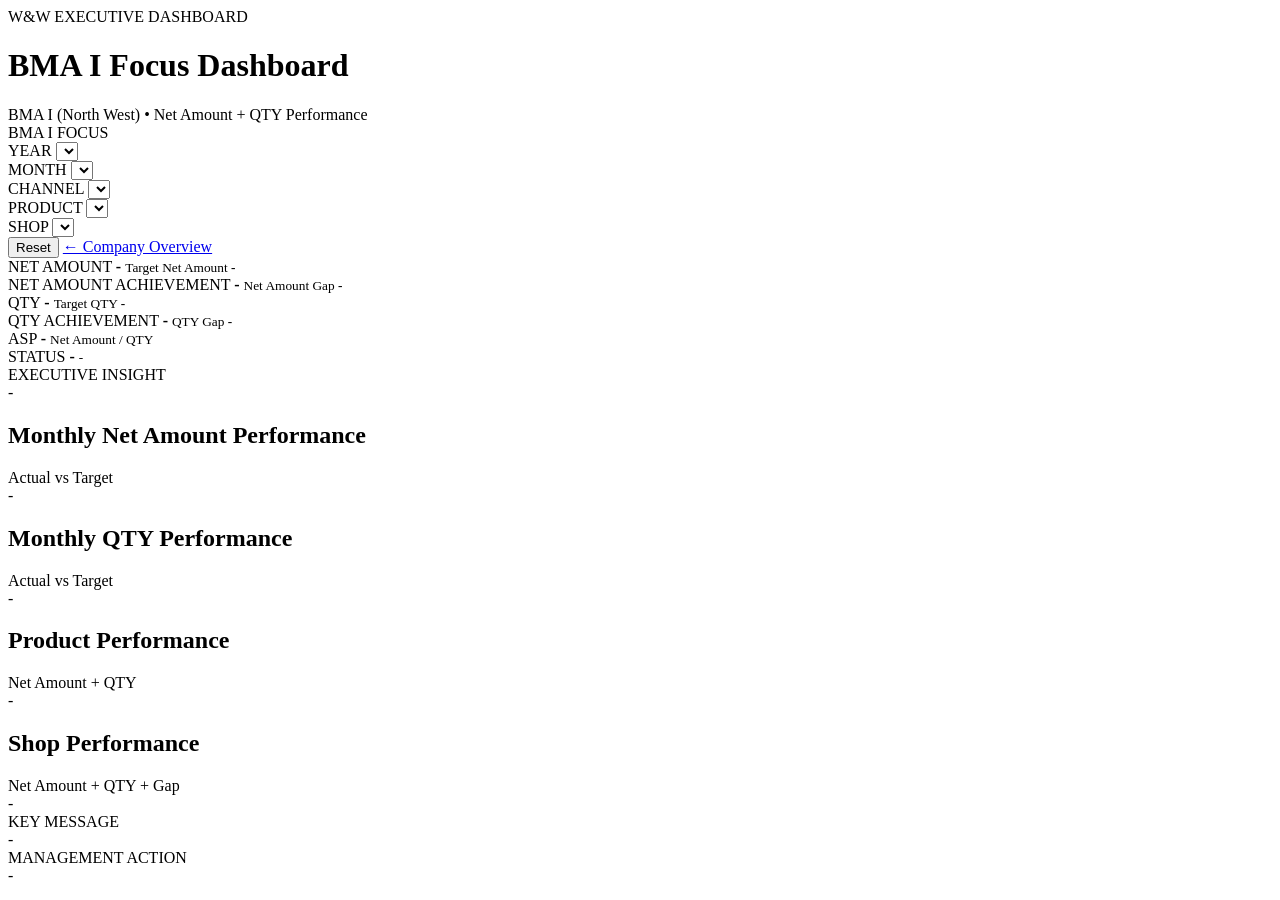
==== bma1.html @ f2cc612e "Create BMA I Focus Dashboard" ====
<!DOCTYPE html>
<html lang="th">
<head>
  <meta charset="UTF-8">
  <meta name="viewport" content="width=device-width, initial-scale=1.0">

  <title>BMA I Focus Dashboard</title>

  <link rel="stylesheet" href="bma1.css">
</head>

<body>

  <div class="app">

    <!-- =========================
         HEADER
    ========================== -->
    <header class="topbar">

      <div>
        <div class="eyebrow">W&W EXECUTIVE DASHBOARD</div>

        <h1>BMA I Focus Dashboard</h1>

        <div id="subtitle">
          BMA I (North West) • Net Amount + QTY Performance
        </div>
      </div>

      <div class="brand">
        BMA I FOCUS
      </div>

    </header>


    <!-- =========================
         FILTERS
    ========================== -->
    <section class="filters">

      <div class="filter">
        <label>YEAR</label>
        <select id="fYear"></select>
      </div>

      <div class="filter">
        <label>MONTH</label>
        <select id="fMonth"></select>
      </div>

      <div class="filter">
        <label>CHANNEL</label>
        <select id="fChannel"></select>
      </div>

      <div class="filter">
        <label>PRODUCT</label>
        <select id="fProduct"></select>
      </div>

      <div class="filter wide">
        <label>SHOP</label>
        <select id="fShop"></select>
      </div>

      <button id="resetBtn" class="reset-btn">
        Reset
      </button>

      <a href="index.html" class="back-btn">
        ← Company Overview
      </a>

    </section>


    <!-- =========================
         KPI CARDS
    ========================== -->
    <main>

      <section class="hero-grid">

        <div class="kpi amount">
          <span>NET AMOUNT</span>
          <strong id="kAmount">-</strong>
          <small>
            Target Net Amount
            <b id="kAmountTarget">-</b>
          </small>
        </div>


        <div class="kpi amount">
          <span>NET AMOUNT ACHIEVEMENT</span>
          <strong id="kAmountAch">-</strong>
          <small>
            Net Amount Gap
            <b id="kAmountGap">-</b>
          </small>
        </div>


        <div class="kpi qty">
          <span>QTY</span>
          <strong id="kQty">-</strong>
          <small>
            Target QTY
            <b id="kQtyTarget">-</b>
          </small>
        </div>


        <div class="kpi qty">
          <span>QTY ACHIEVEMENT</span>
          <strong id="kQtyAch">-</strong>
          <small>
            QTY Gap
            <b id="kQtyGap">-</b>
          </small>
        </div>


        <div class="kpi">
          <span>ASP</span>
          <strong id="kAsp">-</strong>
          <small>
            Net Amount / QTY
          </small>
        </div>


        <div class="kpi status-card">
          <span>STATUS</span>
          <strong id="kStatus">-</strong>
          <small id="kStatusNote">
            -
          </small>
        </div>

      </section>


      <!-- =========================
           EXECUTIVE INSIGHT
      ========================== -->
      <section class="insight">

        <div class="section-label">
          EXECUTIVE INSIGHT
        </div>

        <div id="insightText">
          -
        </div>

      </section>


      <!-- =========================
           TREND
      ========================== -->
      <section class="two-column">

        <div class="panel">

          <div class="panel-header">
            <h2>Monthly Net Amount Performance</h2>

            <span>
              Actual vs Target
            </span>
          </div>

          <div id="trendChart" class="chart">
            -
          </div>

        </div>


        <div class="panel">

          <div class="panel-header">
            <h2>Monthly QTY Performance</h2>

            <span>
              Actual vs Target
            </span>
          </div>

          <div id="volumeChart" class="chart">
            -
          </div>

        </div>

      </section>


      <!-- =========================
           PRODUCT + SHOP
      ========================== -->
      <section class="two-column">

        <!-- PRODUCT -->
        <div class="panel">

          <div class="panel-header">

            <h2>Product Performance</h2>

            <span>
              Net Amount + QTY
            </span>

          </div>

          <div id="productTable">
            -
          </div>

        </div>


        <!-- TOP / FOCUS SHOP -->
        <div class="panel">

          <div class="panel-header">

            <h2>Shop Performance</h2>

            <span>
              Net Amount + QTY + Gap
            </span>

          </div>

          <div id="shopTable">
            -
          </div>

        </div>

      </section>


      <!-- =========================
           EXECUTIVE ACTION
      ========================== -->
      <section class="action-grid">

        <div class="message-card">

          <div class="section-label">
            KEY MESSAGE
          </div>

          <div id="keyMessage">
            -
          </div>

        </div>


        <div class="message-card">

          <div class="section-label">
            MANAGEMENT ACTION
          </div>

          <div id="actionMessage">
            -
          </div>

        </div>

      </section>

    </main>

  </div>


  <!-- =========================
       DATA + LOGIC
  ========================== -->

  <script src="data.js"></script>
  <script src="bma1.js"></script>

</body>
</html>
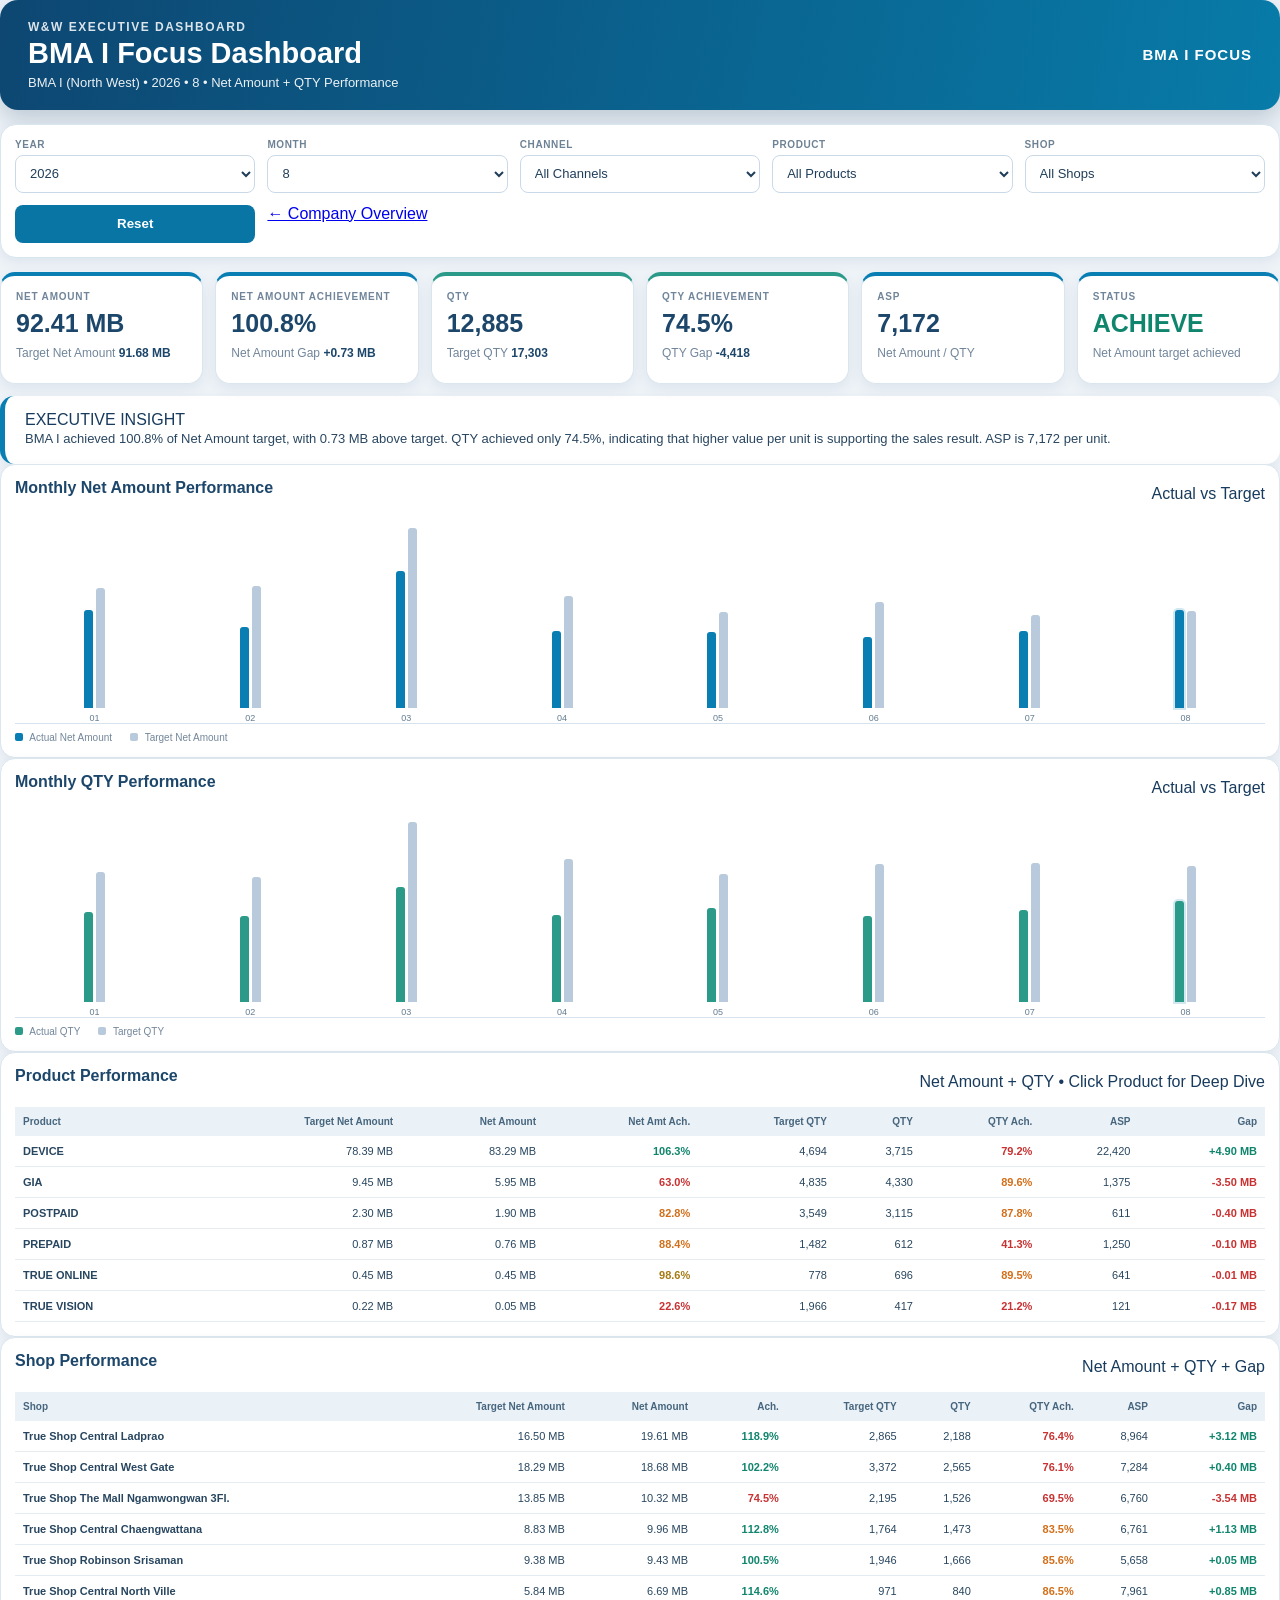
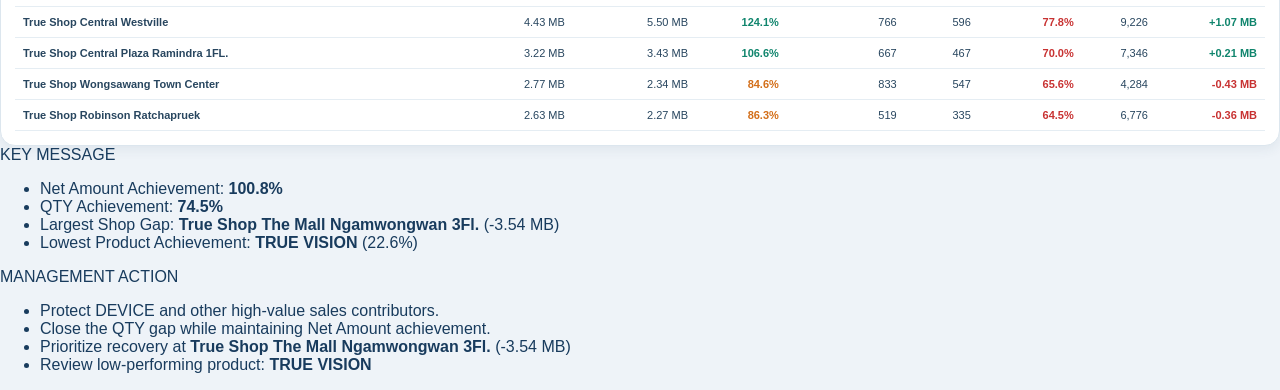
==== commit 85cdd064: "Replace V1" ====
--- a/bma1.html
+++ b/bma1.html
@@ -213,7 +213,7 @@
             <h2>Product Performance</h2>
 
             <span>
-              Net Amount + QTY
+              Net Amount + QTY • Click Product for Deep Dive
             </span>
 
           </div>
@@ -291,5 +291,43 @@
   <script src="data.js"></script>
   <script src="bma1.js"></script>
 
+
+<script>
+(function(){
+  const links = {
+    "DEVICE":"product_deep_dive.html",
+    "GIA":"product_deep_dive.html",
+    "POSTPAID":"postpay_deep_dive.html",
+    "TRUE ONLINE":"tol_deep_dive.html",
+    "PREPAID":"prepaid_deep_dive.html",
+    "TRUE VISION":"tvs_deep_dive.html"
+  };
+  function decorate(){
+    const table = document.getElementById("productTable");
+    if(!table) return;
+    table.querySelectorAll("tbody tr").forEach(tr=>{
+      const cell = tr.querySelector("td");
+      if(!cell || cell.dataset.deepLinked==="1") return;
+      const name = cell.textContent.trim();
+      const href = links[name];
+      if(!href) return;
+      const a = document.createElement("a");
+      a.href = href;
+      a.textContent = name;
+      a.title = "Open Product Deep Dive";
+      a.style.color = "inherit";
+      a.style.textDecoration = "none";
+      a.style.fontWeight = "700";
+      cell.textContent = "";
+      cell.appendChild(a);
+      cell.dataset.deepLinked = "1";
+    });
+  }
+  const target = document.getElementById("productTable");
+  if(target) new MutationObserver(decorate).observe(target,{childList:true,subtree:true});
+  setTimeout(decorate,300);
+})();
+</script>
+
 </body>
 </html>
--- a/bma1.css
+++ b/bma1.css
@@ -0,0 +1,711 @@
+/* =========================================================
+   BMA I FOCUS DASHBOARD
+   W&W EXECUTIVE DASHBOARD
+   Corporate Blue / 16:9
+========================================================= */
+
+* {
+  box-sizing: border-box;
+}
+
+body {
+  margin: 0;
+  font-family:
+    "Segoe UI",
+    Arial,
+    sans-serif;
+
+  background: #eef3f8;
+  color: #183b5d;
+}
+
+#app {
+  width: 100%;
+  max-width: 1600px;
+  margin: 0 auto;
+  padding: 18px 24px 30px;
+}
+
+
+/* =========================================================
+   HEADER
+========================================================= */
+
+.topbar {
+  min-height: 108px;
+  padding: 20px 28px;
+
+  display: flex;
+  justify-content: space-between;
+  align-items: center;
+
+  border-radius: 18px;
+
+  background:
+    linear-gradient(
+      100deg,
+      #0d4772 0%,
+      #087ba8 100%
+    );
+
+  color: white;
+
+  box-shadow:
+    0 10px 24px rgba(20, 55, 85, 0.22);
+}
+
+.topbar h1 {
+  margin: 4px 0 5px;
+
+  font-size: 29px;
+  line-height: 1.1;
+  font-weight: 700;
+}
+
+.eyebrow {
+  font-size: 12px;
+  letter-spacing: 1.5px;
+  font-weight: 700;
+  opacity: .85;
+}
+
+#subtitle {
+  font-size: 13px;
+  opacity: .92;
+}
+
+.brand {
+  font-size: 15px;
+  letter-spacing: 1px;
+  font-weight: 800;
+}
+
+
+/* =========================================================
+   FILTERS
+========================================================= */
+
+.filters {
+  margin-top: 14px;
+
+  padding: 14px;
+
+  display: grid;
+
+  grid-template-columns:
+    repeat(5, minmax(130px, 1fr));
+
+  gap: 12px;
+
+  background: white;
+
+  border: 1px solid #d9e5ef;
+
+  border-radius: 16px;
+
+  box-shadow:
+    0 4px 12px rgba(40, 70, 100, .08);
+}
+
+.filter {
+  display: flex;
+  flex-direction: column;
+  gap: 5px;
+}
+
+.filter label {
+  font-size: 10px;
+  font-weight: 800;
+  color: #6e8295;
+  text-transform: uppercase;
+  letter-spacing: .6px;
+}
+
+.filter select {
+  height: 38px;
+
+  padding: 0 10px;
+
+  border:
+    1px solid #c9d9e8;
+
+  border-radius: 8px;
+
+  background: white;
+
+  color: #203e59;
+
+  font-size: 13px;
+
+  outline: none;
+}
+
+.filter select:focus {
+  border-color: #087db0;
+
+  box-shadow:
+    0 0 0 2px rgba(8,125,176,.12);
+}
+
+#resetBtn {
+  height: 38px;
+
+  align-self: end;
+
+  border: 0;
+
+  border-radius: 8px;
+
+  background: #0875a5;
+
+  color: white;
+
+  font-weight: 700;
+
+  cursor: pointer;
+}
+
+#resetBtn:hover {
+  background: #075d85;
+}
+
+
+/* =========================================================
+   KPI GRID
+========================================================= */
+
+.hero-grid {
+  margin-top: 14px;
+
+  display: grid;
+
+  grid-template-columns:
+    repeat(6, 1fr);
+
+  gap: 12px;
+}
+
+.kpi {
+  min-height: 112px;
+
+  padding: 15px;
+
+  background: white;
+
+  border:
+    1px solid #dbe5ee;
+
+  border-top:
+    4px solid #087eb2;
+
+  border-radius: 15px;
+
+  box-shadow:
+    0 5px 14px rgba(30, 70, 100, .08);
+}
+
+.kpi:nth-child(3),
+.kpi:nth-child(4) {
+  border-top-color: #2c9a88;
+}
+
+.kpi span {
+  display: block;
+
+  margin-bottom: 7px;
+
+  font-size: 10px;
+
+  color: #70859a;
+
+  font-weight: 800;
+
+  letter-spacing: .8px;
+}
+
+.kpi strong {
+  display: block;
+
+  font-size: 25px;
+
+  line-height: 1.15;
+
+  color: #1c466a;
+
+  font-weight: 800;
+}
+
+.kpi small {
+  display: block;
+
+  margin-top: 8px;
+
+  font-size: 12px;
+
+  color: #71859a;
+}
+
+.kpi small b {
+  color: #1c466a;
+}
+
+#kStatus.good {
+  color: #11856e;
+}
+
+#kStatus.watch {
+  color: #a77a12;
+}
+
+#kStatus.risk {
+  color: #d16d18;
+}
+
+#kStatus.critical {
+  color: #c83434;
+}
+
+
+/* =========================================================
+   EXECUTIVE INSIGHT
+========================================================= */
+
+.insight {
+  margin-top: 12px;
+
+  padding: 15px 20px;
+
+  background: white;
+
+  border-left:
+    5px solid #087eb2;
+
+  border-radius: 14px;
+
+  box-shadow:
+    0 4px 12px rgba(40, 70, 100, .07);
+}
+
+.insight-title {
+  margin-bottom: 7px;
+
+  color: #0872a1;
+
+  font-size: 11px;
+
+  font-weight: 900;
+
+  letter-spacing: 1px;
+}
+
+#insightText {
+  font-size: 13px;
+
+  line-height: 1.55;
+
+  color: #294660;
+}
+
+
+/* =========================================================
+   MAIN DASHBOARD GRID
+========================================================= */
+
+.dashboard-grid {
+
+  margin-top: 12px;
+
+  display: grid;
+
+  grid-template-columns:
+    1fr 1fr;
+
+  gap: 12px;
+}
+
+.panel {
+
+  background: white;
+
+  border:
+    1px solid #dce6ee;
+
+  border-radius: 15px;
+
+  padding: 14px;
+
+  box-shadow:
+    0 4px 12px rgba(40, 70, 100, .07);
+
+  overflow: hidden;
+}
+
+.panel h2 {
+
+  margin: 0 0 12px;
+
+  color: #1c466a;
+
+  font-size: 16px;
+}
+
+.panel-header {
+
+  display: flex;
+
+  justify-content: space-between;
+
+  align-items: center;
+
+  margin-bottom: 10px;
+}
+
+.panel-header small {
+
+  color: #71859a;
+
+  font-size: 10px;
+}
+
+
+/* =========================================================
+   BAR CHART
+========================================================= */
+
+.bar-chart {
+
+  height: 205px;
+
+  display: flex;
+
+  align-items: flex-end;
+
+  gap: 9px;
+
+  padding:
+    8px 6px 0;
+
+  border-bottom:
+    1px solid #d7e2ec;
+}
+
+.bar-group {
+
+  height: 100%;
+
+  flex: 1;
+
+  min-width: 22px;
+
+  display: flex;
+
+  flex-direction: column;
+
+  justify-content: flex-end;
+
+  align-items: center;
+}
+
+.bars {
+
+  width: 100%;
+
+  height: 180px;
+
+  display: flex;
+
+  justify-content: center;
+
+  align-items: flex-end;
+
+  gap: 3px;
+}
+
+.bar {
+
+  width: 9px;
+
+  min-height: 2px;
+
+  border-radius:
+    3px 3px 0 0;
+
+  transition:
+    height .25s ease;
+}
+
+.bar.actual {
+  background: #087eb2;
+}
+
+.bar.target {
+  background: #b8cadb;
+}
+
+.bar.qty-actual {
+  background: #2c9a88;
+}
+
+.bar.qty-target {
+  background: #b8cadb;
+}
+
+.bar-group.selected .bar.actual,
+.bar-group.selected .bar.qty-actual {
+  box-shadow:
+    0 0 0 2px rgba(8,126,178,.18);
+}
+
+.bar-label {
+
+  margin-top: 5px;
+
+  font-size: 9px;
+
+  color: #647c90;
+}
+
+.legend {
+
+  display: flex;
+
+  gap: 18px;
+
+  margin-top: 8px;
+
+  font-size: 10px;
+
+  color: #72869a;
+}
+
+.legend i {
+
+  display: inline-block;
+
+  width: 8px;
+  height: 8px;
+
+  margin-right: 4px;
+
+  border-radius: 2px;
+}
+
+.actual-dot {
+  background: #087eb2;
+}
+
+.target-dot {
+  background: #b8cadb;
+}
+
+.qty-actual-dot {
+  background: #2c9a88;
+}
+
+.qty-target-dot {
+  background: #b8cadb;
+}
+
+
+/* =========================================================
+   TABLE PANELS
+========================================================= */
+
+.table-panel {
+
+  margin-top: 12px;
+
+  background: white;
+
+  border:
+    1px solid #dce6ee;
+
+  border-radius: 15px;
+
+  padding: 14px;
+
+  box-shadow:
+    0 4px 12px rgba(40, 70, 100, .07);
+}
+
+.table-panel h2 {
+
+  margin:
+    0 0 10px;
+
+  color: #1c466a;
+
+  font-size: 16px;
+}
+
+.table-wrap {
+
+  overflow-x: auto;
+}
+
+table {
+
+  width: 100%;
+
+  border-collapse:
+    collapse;
+
+  font-size: 11px;
+}
+
+thead th {
+
+  padding: 9px 8px;
+
+  background: #eaf2f8;
+
+  color: #47657d;
+
+  text-align: right;
+
+  font-size: 10px;
+
+  font-weight: 800;
+
+  white-space: nowrap;
+}
+
+thead th:first-child {
+  text-align: left;
+}
+
+tbody td {
+
+  padding: 9px 8px;
+
+  border-bottom:
+    1px solid #e5edf3;
+
+  color: #28465f;
+
+  text-align: right;
+
+  white-space: nowrap;
+}
+
+tbody td:first-child {
+  text-align: left;
+}
+
+tbody tr:hover {
+  background: #f5f9fc;
+}
+
+.good {
+  color: #10856d !important;
+  font-weight: 800;
+}
+
+.watch {
+  color: #a77a12 !important;
+  font-weight: 800;
+}
+
+.risk {
+  color: #d36e18 !important;
+  font-weight: 800;
+}
+
+.critical {
+  color: #c83232 !important;
+  font-weight: 800;
+}
+
+
+/* =========================================================
+   BOTTOM MANAGEMENT AREA
+========================================================= */
+
+.management-grid {
+
+  margin-top: 12px;
+
+  display: grid;
+
+  grid-template-columns:
+    1fr 1fr;
+
+  gap: 12px;
+}
+
+.management-box {
+
+  padding: 15px;
+
+  background: white;
+
+  border:
+    1px solid #dce6ee;
+
+  border-radius: 15px;
+
+  box-shadow:
+    0 4px 12px rgba(40, 70, 100, .07);
+}
+
+.management-box h3 {
+
+  margin: 0 0 10px;
+
+  color: #1c466a;
+
+  font-size: 14px;
+}
+
+.management-box ul {
+
+  margin: 0;
+
+  padding-left: 20px;
+
+  color: #425c72;
+
+  font-size: 12px;
+
+  line-height: 1.7;
+}
+
+
+/* =========================================================
+   RESPONSIVE
+========================================================= */
+
+@media (max-width: 1200px) {
+
+  .hero-grid {
+    grid-template-columns:
+      repeat(3, 1fr);
+  }
+
+  .filters {
+    grid-template-columns:
+      repeat(3, 1fr);
+  }
+
+}
+
+@media (max-width: 800px) {
+
+  #app {
+    padding: 10px;
+  }
+
+  .topbar {
+    flex-direction: column;
+    align-items: flex-start;
+    gap: 12px;
+  }
+
+  .hero-grid,
+  .dashboard-grid,
+  .management-grid,
+  .filters {
+    grid-template-columns: 1fr;
+  }
+
+}
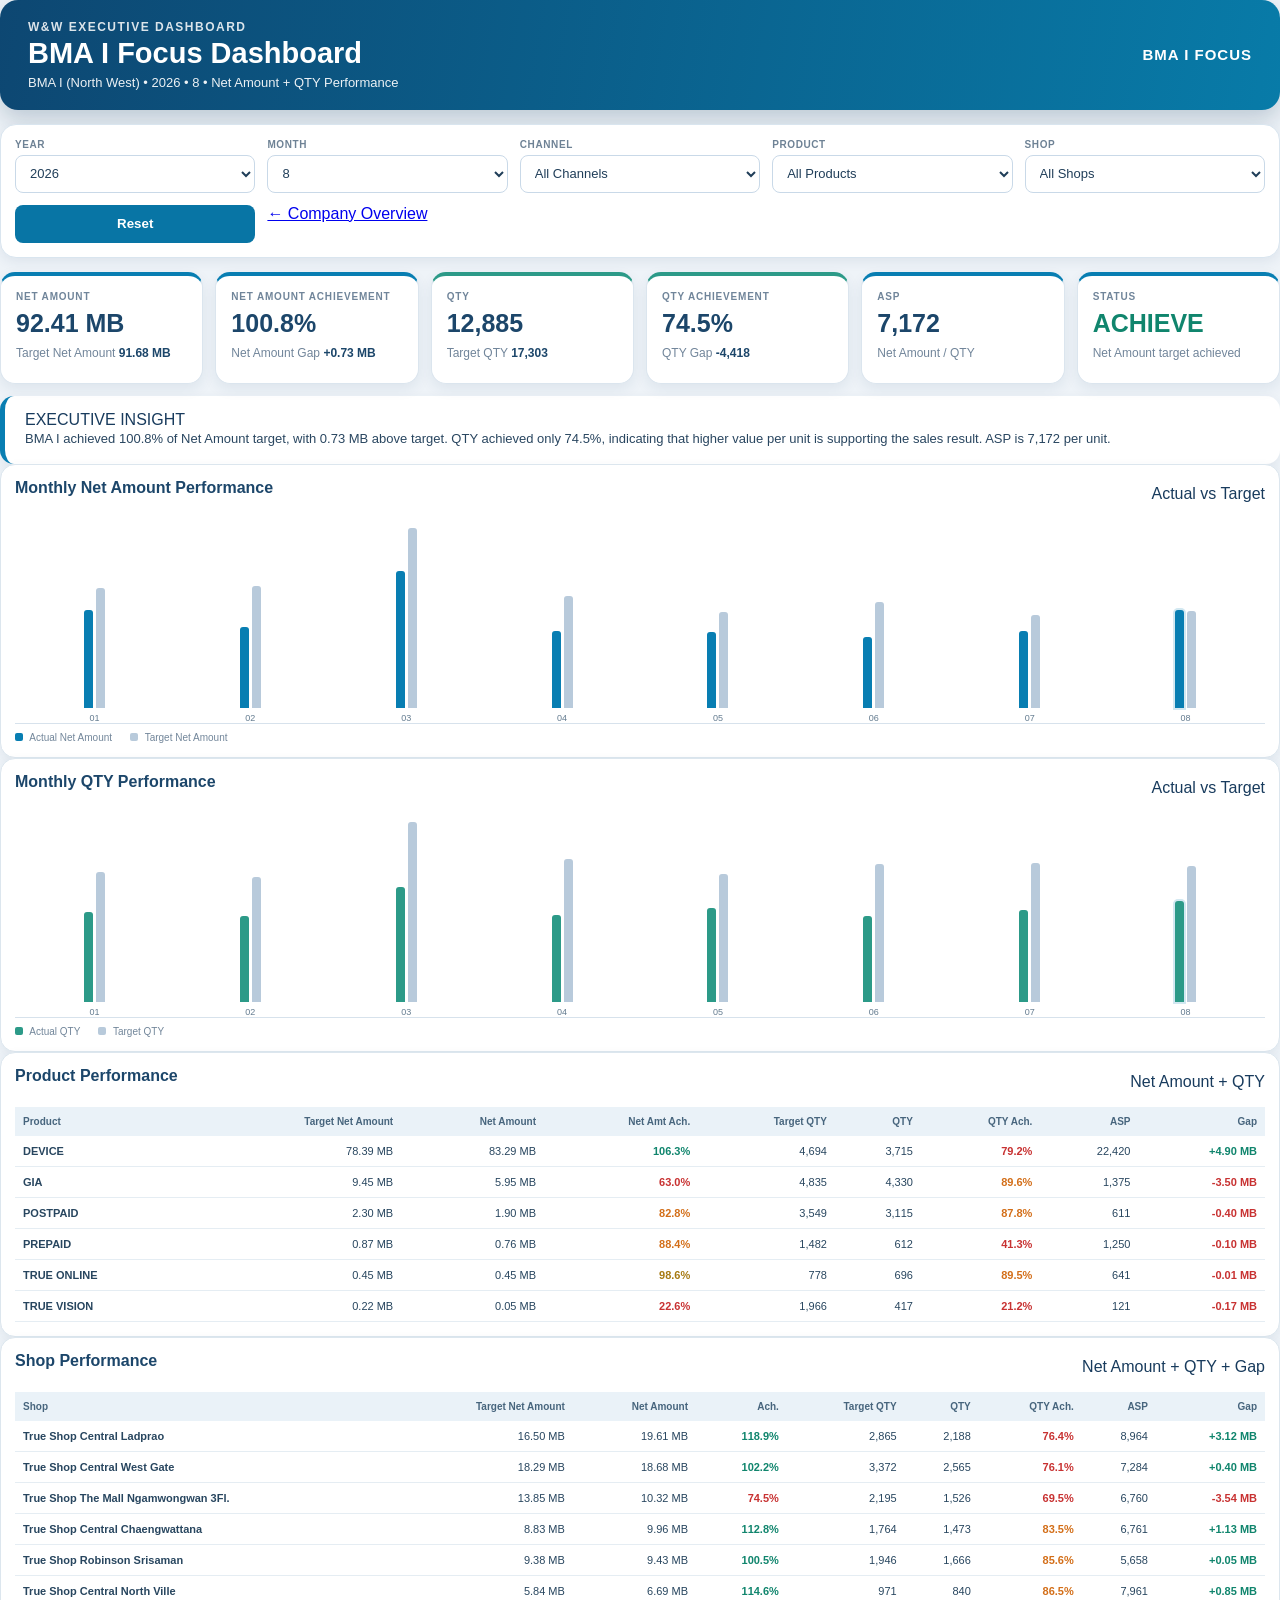
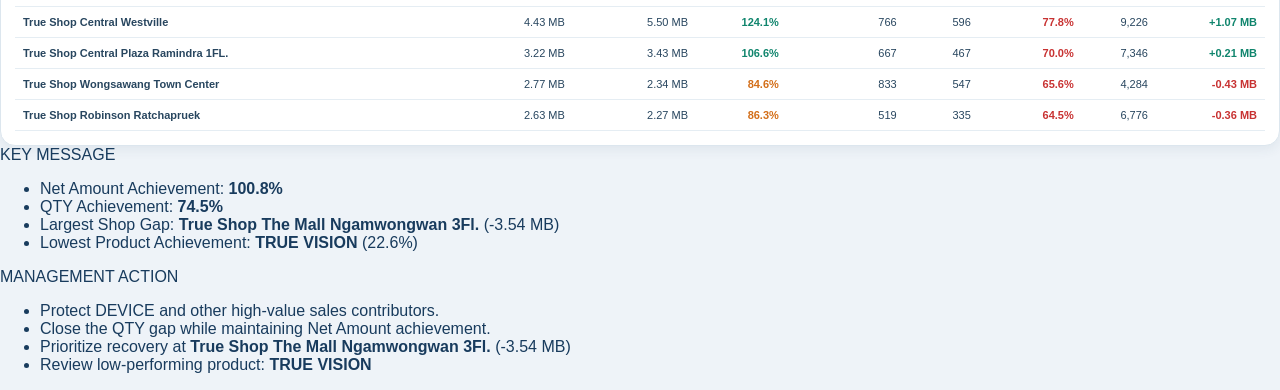
==== commit 3a291c91: "แก้" ====
--- a/bma1.html
+++ b/bma1.html
@@ -213,7 +213,7 @@
             <h2>Product Performance</h2>
 
             <span>
-              Net Amount + QTY • Click Product for Deep Dive
+              Net Amount + QTY
             </span>
 
           </div>
@@ -290,44 +290,27 @@
 
   <script src="data.js"></script>
   <script src="bma1.js"></script>
-
-
 <script>
+// Restore drilldown context sent from Company Overview.
 (function(){
-  const links = {
-    "DEVICE":"product_deep_dive.html",
-    "GIA":"product_deep_dive.html",
-    "POSTPAID":"postpay_deep_dive.html",
-    "TRUE ONLINE":"tol_deep_dive.html",
-    "PREPAID":"prepaid_deep_dive.html",
-    "TRUE VISION":"tvs_deep_dive.html"
-  };
-  function decorate(){
-    const table = document.getElementById("productTable");
-    if(!table) return;
-    table.querySelectorAll("tbody tr").forEach(tr=>{
-      const cell = tr.querySelector("td");
-      if(!cell || cell.dataset.deepLinked==="1") return;
-      const name = cell.textContent.trim();
-      const href = links[name];
-      if(!href) return;
-      const a = document.createElement("a");
-      a.href = href;
-      a.textContent = name;
-      a.title = "Open Product Deep Dive";
-      a.style.color = "inherit";
-      a.style.textDecoration = "none";
-      a.style.fontWeight = "700";
-      cell.textContent = "";
-      cell.appendChild(a);
-      cell.dataset.deepLinked = "1";
+  const qs=new URLSearchParams(location.search);
+  const wanted={fYear:qs.get("year"),fMonth:qs.get("month"),fChannel:qs.get("channel"),fProduct:qs.get("product"),fShop:qs.get("shop")};
+  function apply(){
+    let changed=false;
+    Object.keys(wanted).forEach(id=>{
+      const v=wanted[id], el=document.getElementById(id);
+      if(v && el && [...el.options].some(o=>o.value===v)){el.value=v; changed=true;}
     });
+    if(changed){
+      const last=document.getElementById("fShop")||document.getElementById("fProduct")||document.getElementById("fMonth");
+      if(last) last.dispatchEvent(new Event("change",{bubbles:true}));
+    }
   }
-  const target = document.getElementById("productTable");
-  if(target) new MutationObserver(decorate).observe(target,{childList:true,subtree:true});
-  setTimeout(decorate,300);
+  setTimeout(apply,250);
+  setTimeout(apply,700);
 })();
 </script>
 
+
 </body>
 </html>
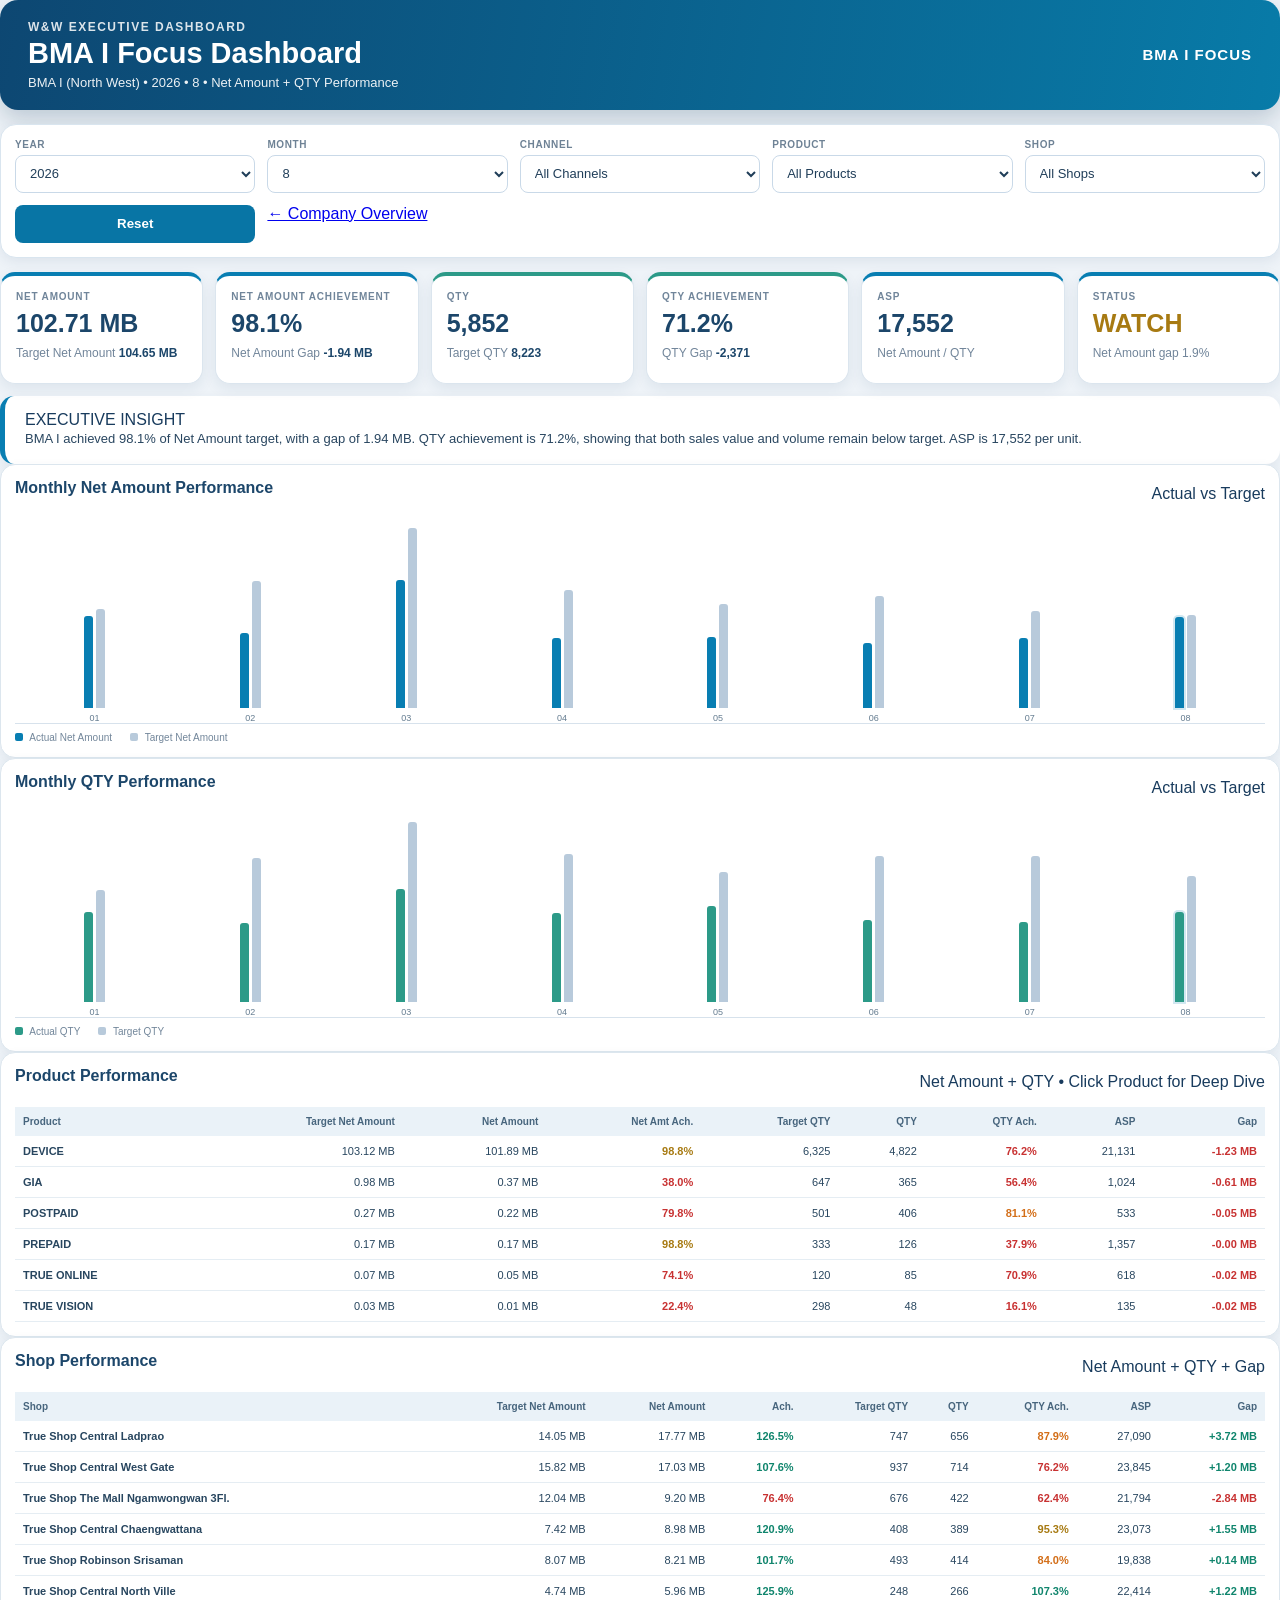
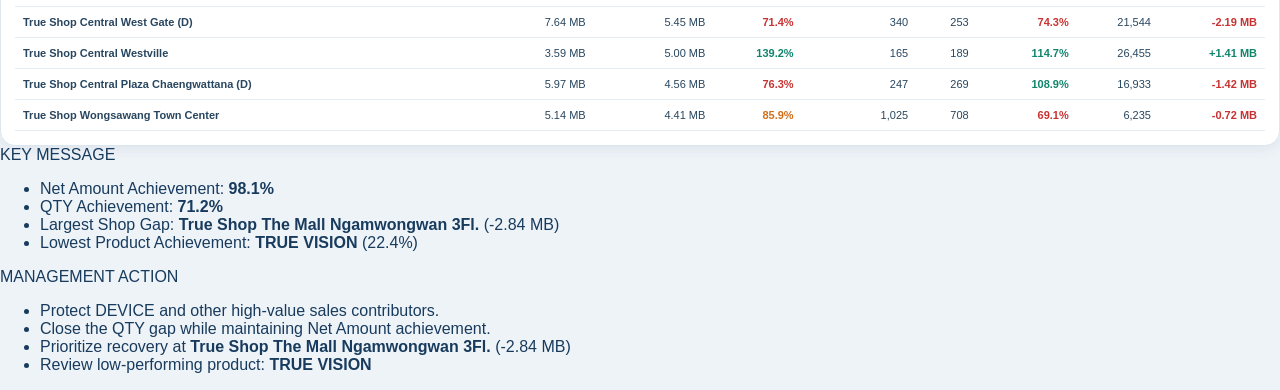
==== commit 4bb3365a: "restore" ====
--- a/bma1.html
+++ b/bma1.html
@@ -213,7 +213,7 @@
             <h2>Product Performance</h2>
 
             <span>
-              Net Amount + QTY
+              Net Amount + QTY • Click Product for Deep Dive
             </span>
 
           </div>
@@ -290,27 +290,44 @@
 
   <script src="data.js"></script>
   <script src="bma1.js"></script>
+
+
 <script>
-// Restore drilldown context sent from Company Overview.
 (function(){
-  const qs=new URLSearchParams(location.search);
-  const wanted={fYear:qs.get("year"),fMonth:qs.get("month"),fChannel:qs.get("channel"),fProduct:qs.get("product"),fShop:qs.get("shop")};
-  function apply(){
-    let changed=false;
-    Object.keys(wanted).forEach(id=>{
-      const v=wanted[id], el=document.getElementById(id);
-      if(v && el && [...el.options].some(o=>o.value===v)){el.value=v; changed=true;}
+  const links = {
+    "DEVICE":"product_deep_dive.html",
+    "GIA":"product_deep_dive.html",
+    "POSTPAID":"postpay_deep_dive.html",
+    "TRUE ONLINE":"tol_deep_dive.html",
+    "PREPAID":"prepaid_deep_dive.html",
+    "TRUE VISION":"tvs_deep_dive.html"
+  };
+  function decorate(){
+    const table = document.getElementById("productTable");
+    if(!table) return;
+    table.querySelectorAll("tbody tr").forEach(tr=>{
+      const cell = tr.querySelector("td");
+      if(!cell || cell.dataset.deepLinked==="1") return;
+      const name = cell.textContent.trim();
+      const href = links[name];
+      if(!href) return;
+      const a = document.createElement("a");
+      a.href = href;
+      a.textContent = name;
+      a.title = "Open Product Deep Dive";
+      a.style.color = "inherit";
+      a.style.textDecoration = "none";
+      a.style.fontWeight = "700";
+      cell.textContent = "";
+      cell.appendChild(a);
+      cell.dataset.deepLinked = "1";
     });
-    if(changed){
-      const last=document.getElementById("fShop")||document.getElementById("fProduct")||document.getElementById("fMonth");
-      if(last) last.dispatchEvent(new Event("change",{bubbles:true}));
-    }
   }
-  setTimeout(apply,250);
-  setTimeout(apply,700);
+  const target = document.getElementById("productTable");
+  if(target) new MutationObserver(decorate).observe(target,{childList:true,subtree:true});
+  setTimeout(decorate,300);
 })();
 </script>
 
-
 </body>
 </html>
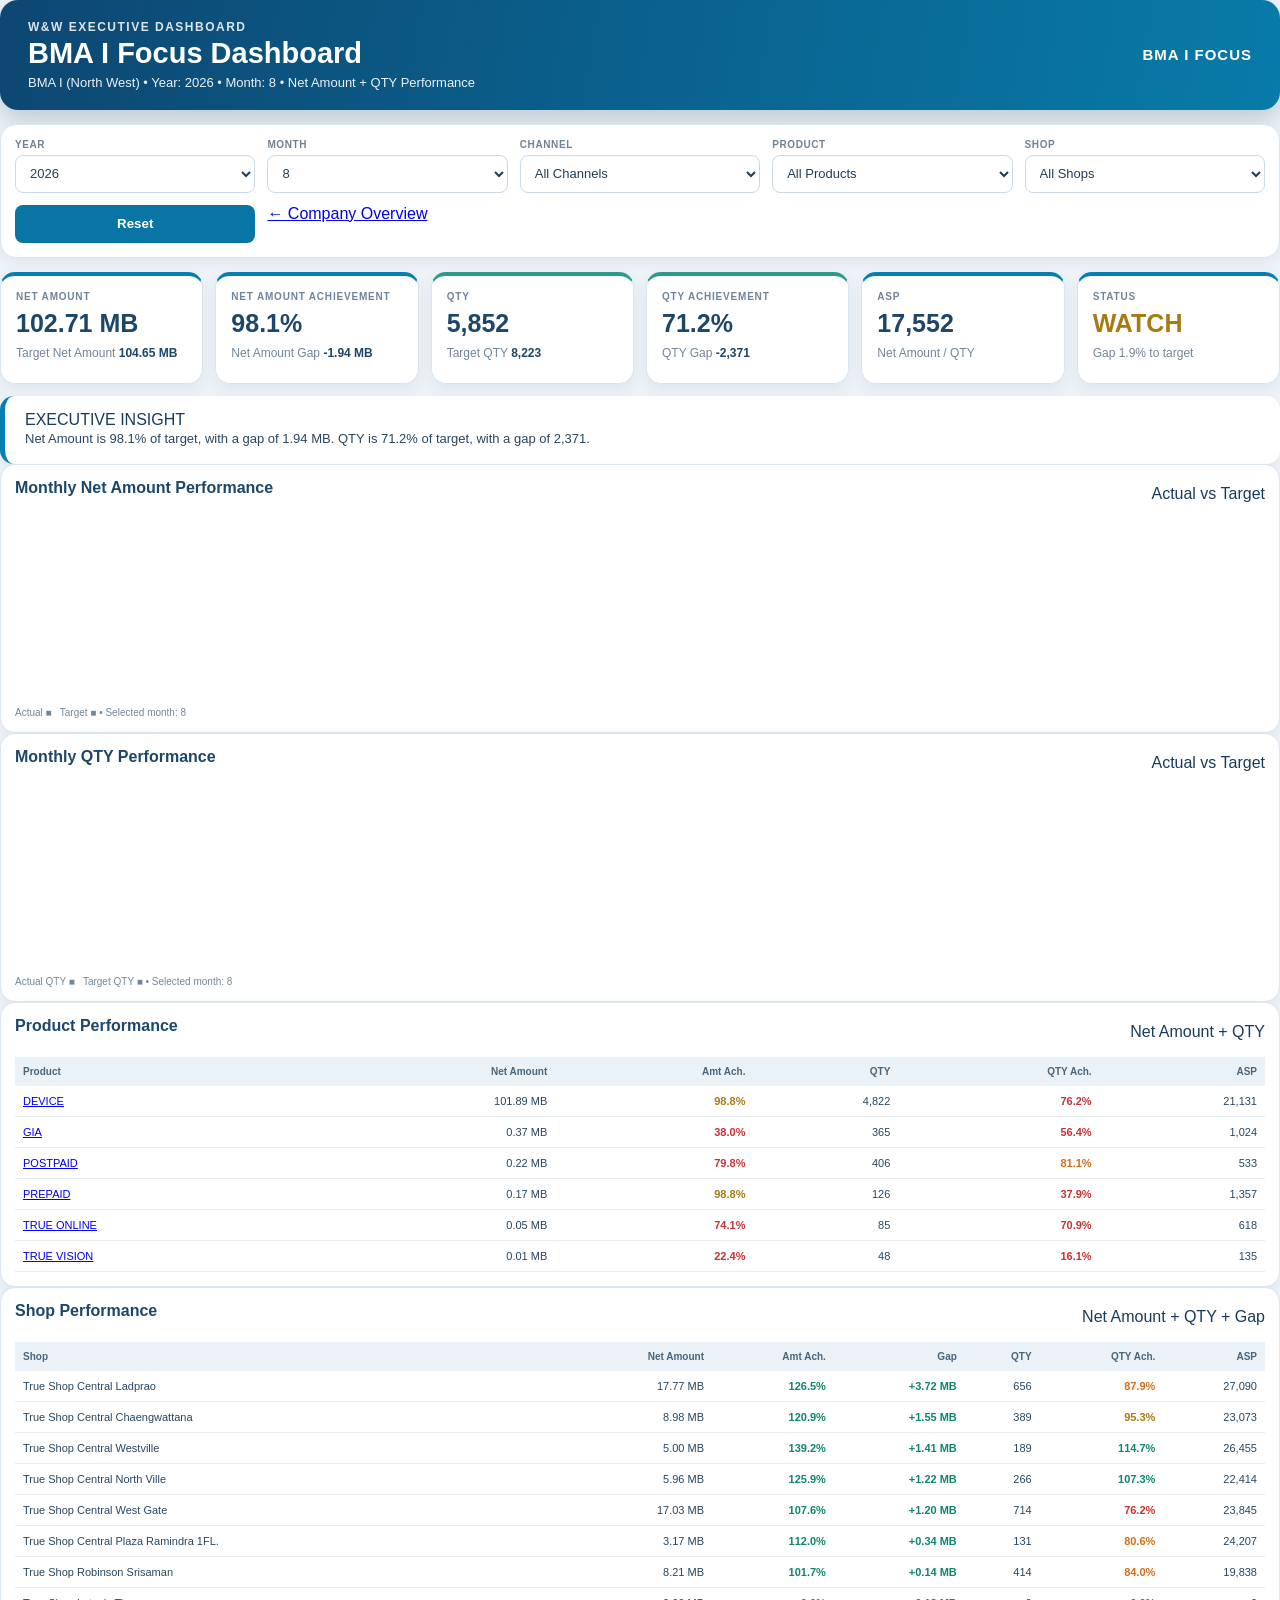
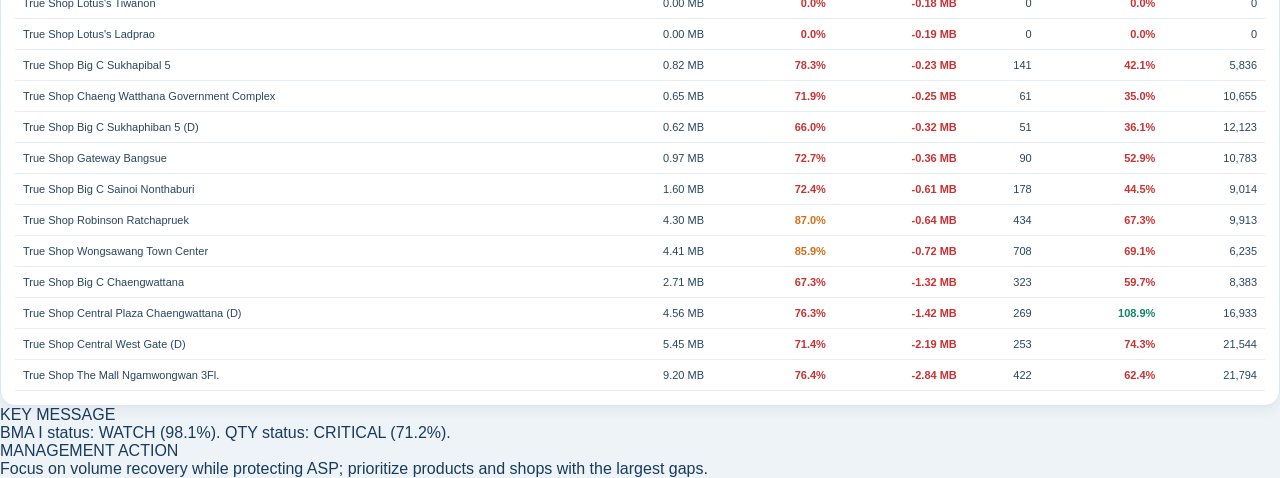
==== commit ceeaeb21: "V1" ====
--- a/bma1.html
+++ b/bma1.html
@@ -213,7 +213,7 @@
             <h2>Product Performance</h2>
 
             <span>
-              Net Amount + QTY • Click Product for Deep Dive
+              Net Amount + QTY
             </span>
 
           </div>
@@ -291,43 +291,5 @@
   <script src="data.js"></script>
   <script src="bma1.js"></script>
 
-
-<script>
-(function(){
-  const links = {
-    "DEVICE":"product_deep_dive.html",
-    "GIA":"product_deep_dive.html",
-    "POSTPAID":"postpay_deep_dive.html",
-    "TRUE ONLINE":"tol_deep_dive.html",
-    "PREPAID":"prepaid_deep_dive.html",
-    "TRUE VISION":"tvs_deep_dive.html"
-  };
-  function decorate(){
-    const table = document.getElementById("productTable");
-    if(!table) return;
-    table.querySelectorAll("tbody tr").forEach(tr=>{
-      const cell = tr.querySelector("td");
-      if(!cell || cell.dataset.deepLinked==="1") return;
-      const name = cell.textContent.trim();
-      const href = links[name];
-      if(!href) return;
-      const a = document.createElement("a");
-      a.href = href;
-      a.textContent = name;
-      a.title = "Open Product Deep Dive";
-      a.style.color = "inherit";
-      a.style.textDecoration = "none";
-      a.style.fontWeight = "700";
-      cell.textContent = "";
-      cell.appendChild(a);
-      cell.dataset.deepLinked = "1";
-    });
-  }
-  const target = document.getElementById("productTable");
-  if(target) new MutationObserver(decorate).observe(target,{childList:true,subtree:true});
-  setTimeout(decorate,300);
-})();
-</script>
-
 </body>
 </html>
